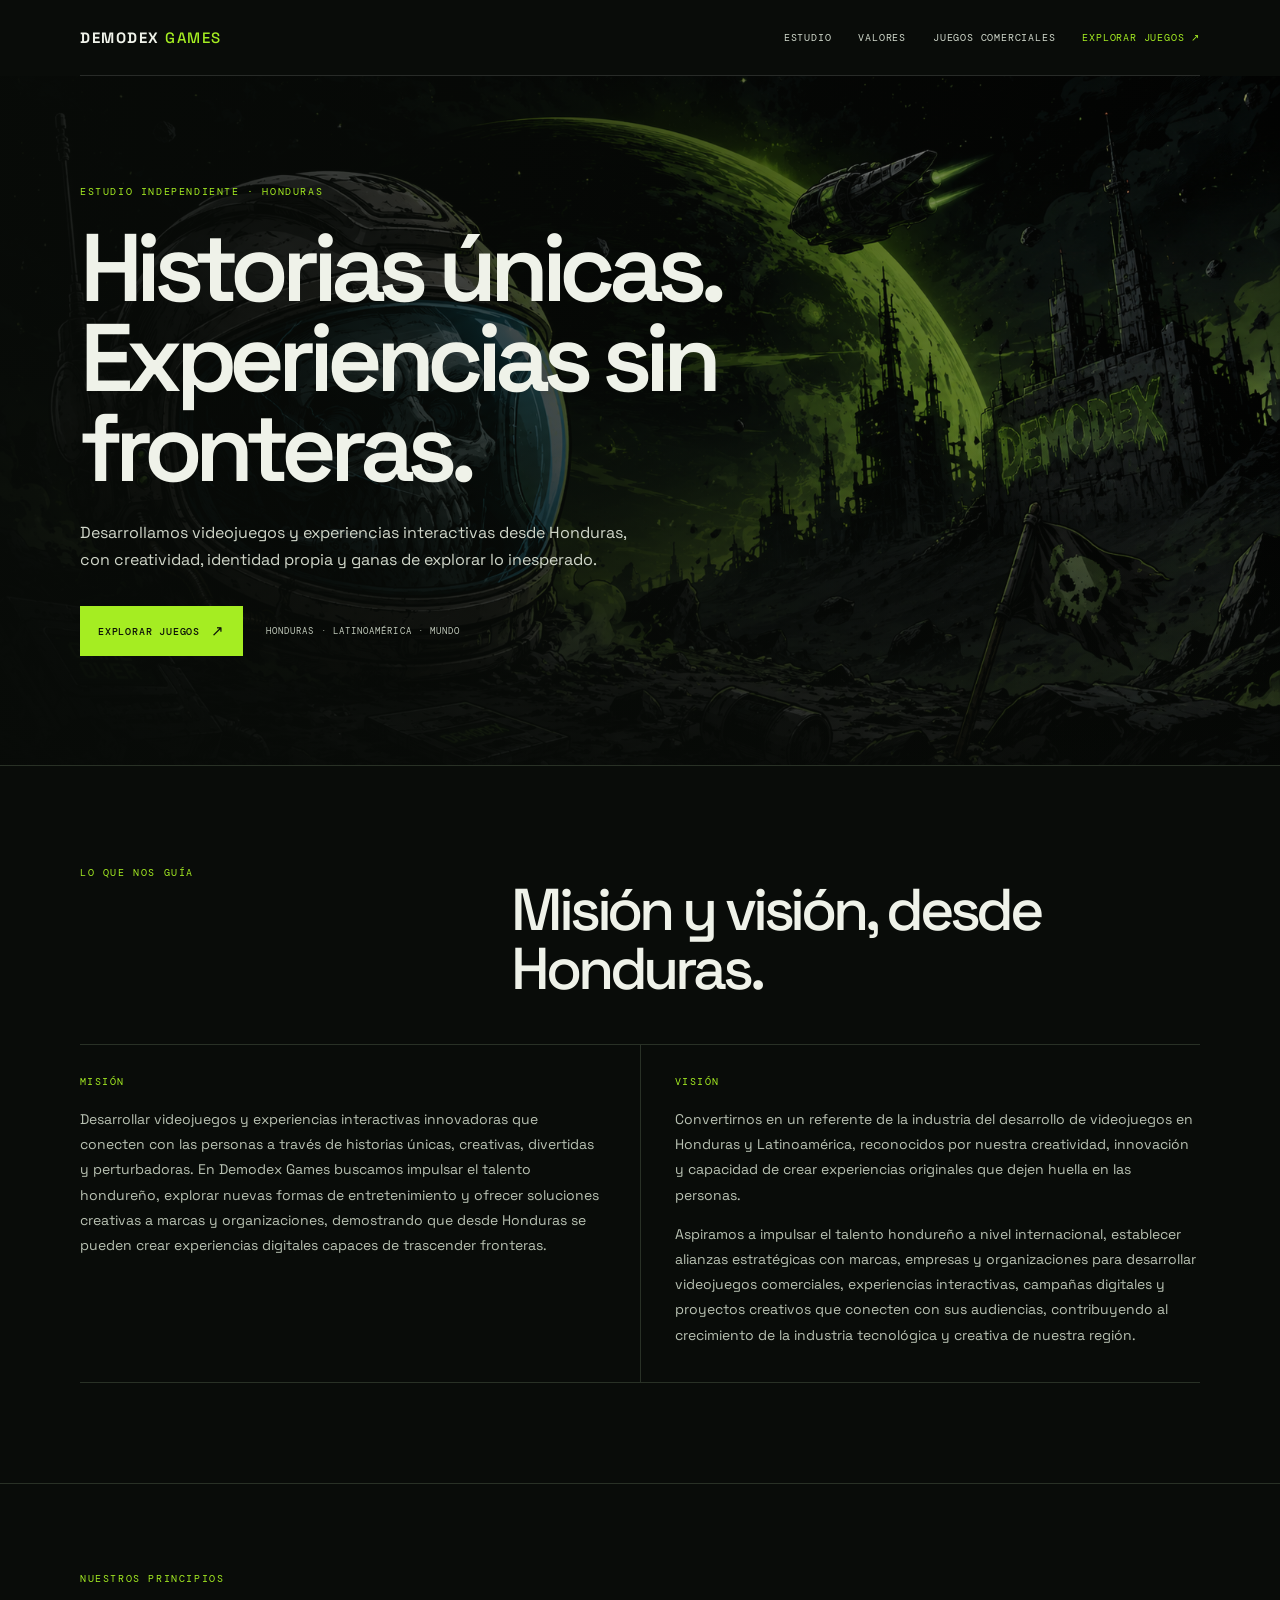
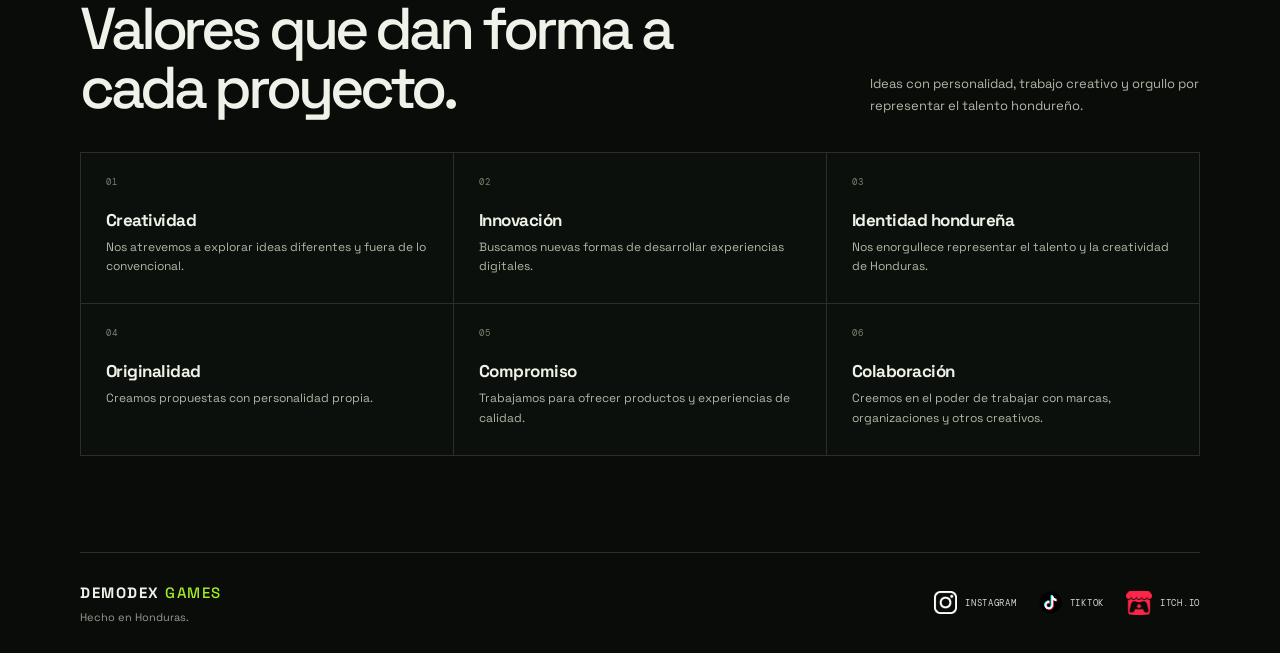
==== index.html @ 84feff78 "Add files via upload" ====
<!doctype html>
<html lang="es">
<head>
  <meta charset="utf-8">
  <meta name="viewport" content="width=device-width, initial-scale=1">
  <meta name="theme-color" content="#090c09">
  <meta name="description" content="Demodex Games: estudio independiente hondureño de videojuegos y experiencias interactivas.">
  <title>Demodex Games — Estudio independiente</title>
  <style>
    @import url('https://fonts.googleapis.com/css2?family=DM+Mono:wght@400;500&family=Space+Grotesk:wght@400;500;600;700&display=swap');
    :root{--bg:#090c09;--surface:#101510;--text:#eff2e9;--muted:#b0b9a8;--line:#293126;--green:#a5ed22;--mono:'DM Mono',monospace;--sans:'Space Grotesk',Arial,sans-serif}
    *{box-sizing:border-box}html{scroll-behavior:smooth;scroll-padding-top:88px}body{margin:0;background:var(--bg);color:var(--text);font-family:var(--sans);-webkit-font-smoothing:antialiased}a{color:inherit;text-decoration:none}button{font:inherit}.wrap{width:min(1120px,calc(100% - 48px));margin:auto}
    .header{height:76px;display:flex;align-items:center;justify-content:space-between;border-bottom:1px solid #ffffff20}.wordmark{font-size:15px;font-weight:700;letter-spacing:.1em}.wordmark span{color:var(--green);font-weight:500}.nav{display:flex;align-items:center;gap:27px;font:10px var(--mono);letter-spacing:.08em;text-transform:uppercase;color:#d1d9cc}.nav a:hover{color:var(--green)}.nav .nav-games{color:var(--green)}
    .hero{min-height:min(690px,78vh);position:relative;display:flex;align-items:center;background:linear-gradient(90deg,#080b08ee 0%,#080b08b0 47%,#080b0840 100%),linear-gradient(0deg,#080b08a0,transparent 50%),url('assets/demodex-universe.png') center 48%/cover no-repeat;border-bottom:1px solid var(--line)}.hero-copy{padding:75px 0}.eyebrow,.section-label{font:10px var(--mono);letter-spacing:.16em;text-transform:uppercase;color:var(--green)}.hero h1{font-size:clamp(50px,8vw,96px);line-height:.94;letter-spacing:-.075em;font-weight:600;max-width:830px;margin:25px 0}.hero-copy p{max-width:565px;color:#d1d7ca;font-size:16px;line-height:1.7;margin:0}.hero-actions{display:flex;align-items:center;gap:23px;margin-top:33px}.button{display:inline-flex;align-items:center;gap:11px;padding:15px 18px;background:var(--green);color:#0c1008;font:500 10px var(--mono);letter-spacing:.08em;text-transform:uppercase;transition:transform .2s,background .2s}.button:hover{transform:translateY(-2px);background:#c5ff60}.button-arrow{font-size:15px}.hero-note{font:9px var(--mono);letter-spacing:.12em;text-transform:uppercase;color:#c2cbbc}
    .purpose{padding:100px 0;border-bottom:1px solid var(--line)}.purpose-head{display:grid;grid-template-columns:.7fr 1.3fr;gap:60px;margin-bottom:46px}.purpose-head h2,.values-head h2{font-size:clamp(34px,5vw,59px);font-weight:500;line-height:1;letter-spacing:-.07em;margin:14px 0 0}.purpose-grid{display:grid;grid-template-columns:1fr 1fr;border-top:1px solid var(--line);border-bottom:1px solid var(--line)}.purpose-card{padding:30px 34px 34px 0}.purpose-card+ .purpose-card{border-left:1px solid var(--line);padding-left:34px;padding-right:0}.purpose-card h3{font:10px var(--mono);letter-spacing:.14em;text-transform:uppercase;color:var(--green);margin:0 0 19px}.purpose-card p{font-size:14px;line-height:1.8;color:#b9c2b3;margin:0}.purpose-card p+p{margin-top:14px}
    .values{padding:88px 0 96px}.values-head{display:flex;align-items:end;justify-content:space-between;gap:30px;margin-bottom:35px}.values-head h2{max-width:600px}.values-head p{max-width:330px;font-size:13px;line-height:1.7;color:var(--muted);margin:0}.values-grid{display:grid;grid-template-columns:repeat(3,1fr);border-top:1px solid var(--line);border-left:1px solid var(--line)}.value{padding:23px 25px 26px;min-height:148px;border-right:1px solid var(--line);border-bottom:1px solid var(--line);background:#0c100c}.value-number{font:9px var(--mono);letter-spacing:.12em;color:#77846e}.value h3{font-size:17px;letter-spacing:-.03em;margin:21px 0 7px}.value p{font-size:12px;line-height:1.65;color:#aeb8a6;margin:0}
    .closing{padding:29px 0;border-top:1px solid var(--line);display:flex;align-items:center;justify-content:space-between;gap:24px}.closing-note{font-size:11px;color:#929d8b}.socials{display:flex;align-items:center;gap:22px}.social-link{display:flex;align-items:center;gap:8px;color:#d3dacd;font:9px var(--mono);letter-spacing:.08em;text-transform:uppercase}.social-link:hover{color:var(--green)}.social-icon{width:23px;height:23px;display:block;object-fit:contain}.instagram-icon{filter:brightness(0) invert(1)}.social-link:hover .instagram-icon{filter:brightness(0) saturate(100%) invert(77%) sepia(95%) saturate(1275%) hue-rotate(29deg) brightness(107%) contrast(99%)}.itch-icon{width:26px;height:26px}
    .glitch-screen{position:fixed;inset:0;z-index:20;pointer-events:none;opacity:0;background:#090c09}.glitch-screen.active{opacity:1;animation:glitch-in .48s steps(1,end) forwards}.glitch-screen:before,.glitch-screen:after{content:'';position:absolute;inset:0;opacity:0}.glitch-screen.active:before{opacity:1;background:linear-gradient(transparent 0 17%,#a5ed22 17% 19%,transparent 19% 45%,#ff2352 45% 47%,transparent 47% 73%,#e8efe0 73% 75%,transparent 75%);clip-path:polygon(0 0,100% 0,100% 20%,0 16%,0 45%,100% 52%,100% 77%,0 71%,0 100%,100% 100%);animation:glitch-scan .48s steps(4,end) forwards}.glitch-screen.active:after{opacity:.8;background:repeating-linear-gradient(0deg,transparent 0 4px,#0009 4px 6px);mix-blend-mode:screen}.glitching{animation:glitch-shake .42s steps(2,end)}@keyframes glitch-in{0%{opacity:0}15%{opacity:.8}35%{opacity:.2}55%{opacity:1}100%{opacity:1}}@keyframes glitch-scan{0%{transform:translateX(-8%)}40%{transform:translateX(7%)}70%{transform:translateX(-3%)}100%{transform:translateX(0)}}@keyframes glitch-shake{0%,100%{transform:translateX(0)}30%{transform:translateX(-4px)}60%{transform:translateX(5px)}}
    @media(max-width:760px){.wrap{width:calc(100% - 36px)}.header{height:66px}.nav{gap:14px;font-size:8px}.hero{min-height:570px;background-position:57% center}.hero-copy{padding:60px 0}.hero h1{font-size:clamp(48px,11vw,74px)}.hero-copy p{font-size:14px}.purpose{padding:70px 0}.purpose-head{grid-template-columns:1fr;gap:18px;margin-bottom:30px}.purpose-grid{grid-template-columns:1fr}.purpose-card{padding:25px 0}.purpose-card+.purpose-card{border-left:0;border-top:1px solid var(--line);padding:25px 0}.values{padding:66px 0}.values-head{display:block}.values-head p{margin-top:17px}.values-grid{grid-template-columns:repeat(2,1fr)}.value{padding:19px 17px;min-height:140px}.closing{align-items:flex-start;flex-direction:column}.socials{gap:20px}}
    @media(max-width:480px){.nav a:nth-child(1){display:none}.nav{gap:11px}.nav .nav-games{font-size:8px}.hero{min-height:555px;background-position:60% center}.hero h1{font-size:47px}.hero-actions{flex-wrap:wrap;gap:15px}.purpose-card p{font-size:13px}.values-grid{grid-template-columns:1fr}.value{min-height:auto}.social-link{font-size:8px;gap:6px}.socials{width:100%;justify-content:space-between;gap:10px}.social-icon{width:22px;height:22px}}
    @media(prefers-reduced-motion:reduce){html{scroll-behavior:auto}.glitch-screen,.glitch-screen:before,.glitch-screen:after,.glitching{animation:none!important}}
  </style>
  <link rel="stylesheet" href="glitch.css">
</head>
<body>
  <header class="header wrap"><a class="wordmark" href="#inicio">DEMODEX <span>GAMES</span></a><nav class="nav" aria-label="Navegación principal"><a href="#proposito">Estudio</a><a href="#valores">Valores</a><a href="comercial.html" data-glitch>Juegos comerciales</a><a class="nav-games" href="juegos.html" data-glitch>Explorar juegos ↗</a></nav></header>
  <main>
    <section class="hero" id="inicio"><div class="wrap hero-copy"><div class="eyebrow">Estudio independiente · Honduras</div><h1>Historias únicas.<br>Experiencias sin fronteras.</h1><p>Desarrollamos videojuegos y experiencias interactivas desde Honduras, con creatividad, identidad propia y ganas de explorar lo inesperado.</p><div class="hero-actions"><a class="button" href="juegos.html" data-glitch>Explorar juegos <span class="button-arrow">↗</span></a><span class="hero-note">HONDURAS · LATINOAMÉRICA · MUNDO</span></div></div></section>
    <section class="purpose" id="proposito"><div class="wrap"><div class="purpose-head"><div class="section-label">Lo que nos guía</div><h2>Misión y visión, desde Honduras.</h2></div><div class="purpose-grid"><article class="purpose-card"><h3>Misión</h3><p>Desarrollar videojuegos y experiencias interactivas innovadoras que conecten con las personas a través de historias únicas, creativas, divertidas y perturbadoras. En Demodex Games buscamos impulsar el talento hondureño, explorar nuevas formas de entretenimiento y ofrecer soluciones creativas a marcas y organizaciones, demostrando que desde Honduras se pueden crear experiencias digitales capaces de trascender fronteras.</p></article><article class="purpose-card"><h3>Visión</h3><p>Convertirnos en un referente de la industria del desarrollo de videojuegos en Honduras y Latinoamérica, reconocidos por nuestra creatividad, innovación y capacidad de crear experiencias originales que dejen huella en las personas.</p><p>Aspiramos a impulsar el talento hondureño a nivel internacional, establecer alianzas estratégicas con marcas, empresas y organizaciones para desarrollar videojuegos comerciales, experiencias interactivas, campañas digitales y proyectos creativos que conecten con sus audiencias, contribuyendo al crecimiento de la industria tecnológica y creativa de nuestra región.</p></article></div></div></section>
    <section class="values" id="valores"><div class="wrap"><div class="values-head"><div><div class="section-label">Nuestros principios</div><h2>Valores que dan forma a cada proyecto.</h2></div><p>Ideas con personalidad, trabajo creativo y orgullo por representar el talento hondureño.</p></div><div class="values-grid"><article class="value"><div class="value-number">01</div><h3>Creatividad</h3><p>Nos atrevemos a explorar ideas diferentes y fuera de lo convencional.</p></article><article class="value"><div class="value-number">02</div><h3>Innovación</h3><p>Buscamos nuevas formas de desarrollar experiencias digitales.</p></article><article class="value"><div class="value-number">03</div><h3>Identidad hondureña</h3><p>Nos enorgullece representar el talento y la creatividad de Honduras.</p></article><article class="value"><div class="value-number">04</div><h3>Originalidad</h3><p>Creamos propuestas con personalidad propia.</p></article><article class="value"><div class="value-number">05</div><h3>Compromiso</h3><p>Trabajamos para ofrecer productos y experiencias de calidad.</p></article><article class="value"><div class="value-number">06</div><h3>Colaboración</h3><p>Creemos en el poder de trabajar con marcas, organizaciones y otros creativos.</p></article></div></div></section>
  </main>
  <footer class="closing wrap"><div><a class="wordmark" href="#inicio">DEMODEX <span>GAMES</span></a><div class="closing-note" style="margin-top:7px">Hecho en Honduras.</div></div><nav class="socials" aria-label="Redes y juegos"><a class="social-link" href="https://www.instagram.com/__demodex_/" target="_blank" rel="noreferrer"><img class="social-icon instagram-icon" src="assets/instagram-icon.png" alt=""><span>Instagram</span></a><a class="social-link" href="https://www.tiktok.com/@_demodex_" target="_blank" rel="noreferrer"><img class="social-icon" src="assets/tiktok-icon.png" alt=""><span>TikTok</span></a><a class="social-link" href="https://demodexgames.itch.io/" target="_blank" rel="noreferrer"><img class="social-icon itch-icon" src="assets/itchio-logo.png" alt=""><span>itch.io</span></a></nav></footer>
  <div class="glitch-screen" id="glitch-screen" aria-hidden="true"></div>
  <script src="home.js"></script>
</body>
</html>
---- glitch.css ----
.glitch-screen.active{opacity:1;background:#050605;animation:glitch-burst .46s steps(1,end) forwards}
.glitch-screen.active:before{opacity:1;background:repeating-linear-gradient(0deg,transparent 0 7px,#a5ed2266 7px 9px,transparent 9px 17px),linear-gradient(90deg,transparent 0 10%,#05f4efaa 10% 13%,transparent 13% 42%,#ff174dcc 42% 47%,transparent 47% 78%,#a5ed22cc 78% 83%,transparent 83%);clip-path:polygon(0 0,100% 0,100% 14%,0 19%,0 32%,100% 26%,100% 45%,0 51%,0 69%,100% 63%,100% 82%,0 88%,0 100%,100% 100%);mix-blend-mode:screen;animation:glitch-slice .46s steps(5,end) forwards}
.glitch-screen.active:after{opacity:1;background:repeating-linear-gradient(0deg,transparent 0 3px,#fff2 3px 4px),linear-gradient(90deg,#fb174526,#00eaff26);mix-blend-mode:screen;animation:glitch-static .46s steps(7,end) forwards}
body.glitching{animation:glitch-jolt .42s steps(2,end)}
@keyframes glitch-burst{0%{opacity:0}12%{opacity:.82}25%{opacity:.23}39%{opacity:.95}54%{opacity:.5}70%,100%{opacity:1}}
@keyframes glitch-slice{0%{transform:translate(-8px,-3px) skewX(2deg)}24%{transform:translate(10px,1px) skewX(-3deg)}48%{transform:translate(-5px,0) skewX(1deg)}72%{transform:translate(4px,-1px)}100%{transform:translate(0)}}
@keyframes glitch-static{0%,100%{opacity:.2}20%{opacity:1}40%{opacity:.35}60%{opacity:.9}80%{opacity:.4}}
@keyframes glitch-jolt{0%,100%{transform:translate(0)}20%{transform:translate(-3px,1px)}40%{transform:translate(4px,-1px)}60%{transform:translate(-2px,0)}80%{transform:translate(2px,1px)}}
@media(prefers-reduced-motion:reduce){.glitch-screen.active,.glitch-screen.active:before,.glitch-screen.active:after,body.glitching{animation:none!important}.glitch-screen.active{opacity:1}}
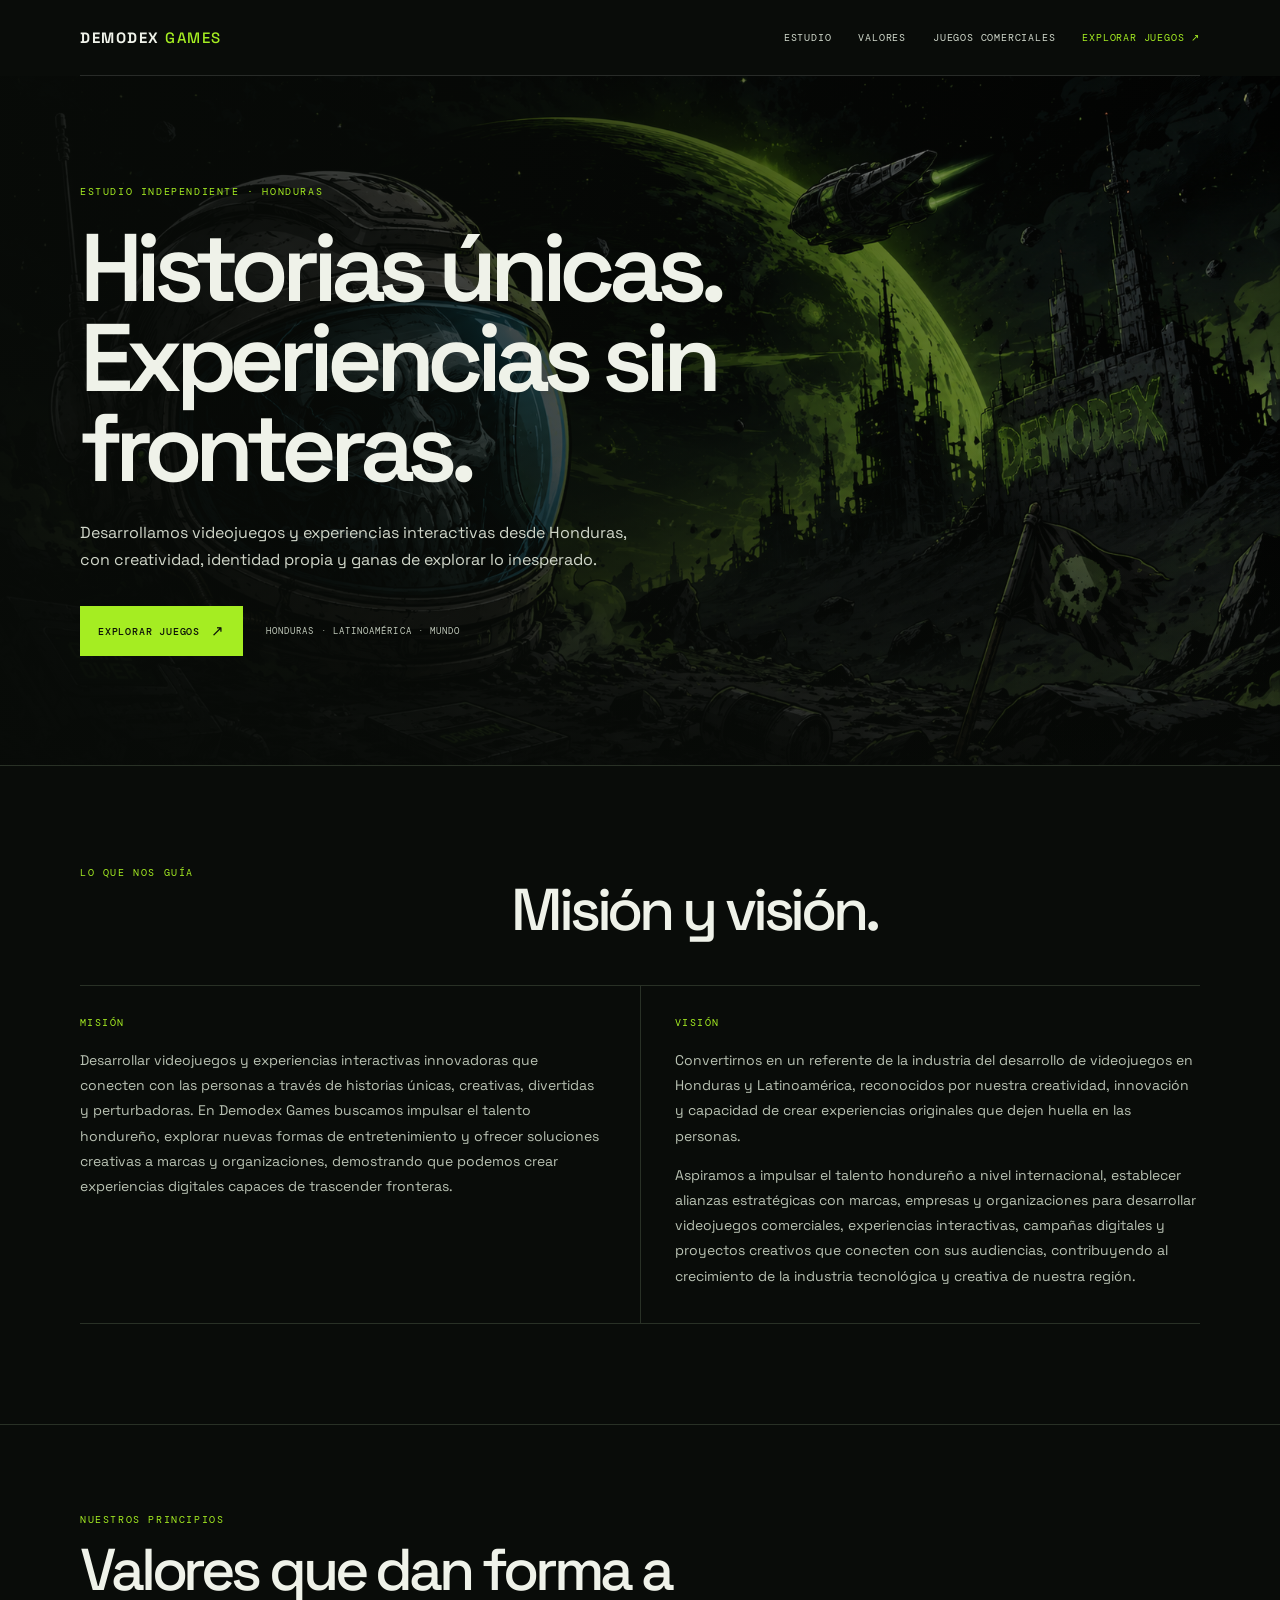
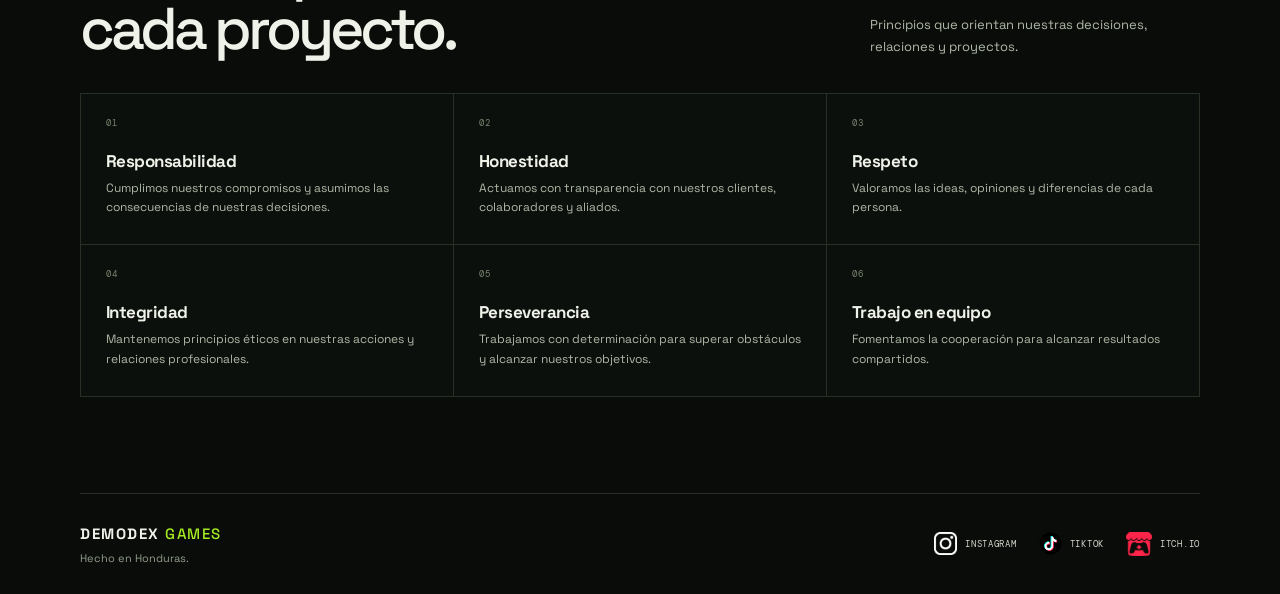
==== commit b6186e83: "Mejorando tu experiencia" ====
--- a/index.html
+++ b/index.html
@@ -26,8 +26,8 @@
   <header class="header wrap"><a class="wordmark" href="#inicio">DEMODEX <span>GAMES</span></a><nav class="nav" aria-label="Navegación principal"><a href="#proposito">Estudio</a><a href="#valores">Valores</a><a href="comercial.html" data-glitch>Juegos comerciales</a><a class="nav-games" href="juegos.html" data-glitch>Explorar juegos ↗</a></nav></header>
   <main>
     <section class="hero" id="inicio"><div class="wrap hero-copy"><div class="eyebrow">Estudio independiente · Honduras</div><h1>Historias únicas.<br>Experiencias sin fronteras.</h1><p>Desarrollamos videojuegos y experiencias interactivas desde Honduras, con creatividad, identidad propia y ganas de explorar lo inesperado.</p><div class="hero-actions"><a class="button" href="juegos.html" data-glitch>Explorar juegos <span class="button-arrow">↗</span></a><span class="hero-note">HONDURAS · LATINOAMÉRICA · MUNDO</span></div></div></section>
-    <section class="purpose" id="proposito"><div class="wrap"><div class="purpose-head"><div class="section-label">Lo que nos guía</div><h2>Misión y visión, desde Honduras.</h2></div><div class="purpose-grid"><article class="purpose-card"><h3>Misión</h3><p>Desarrollar videojuegos y experiencias interactivas innovadoras que conecten con las personas a través de historias únicas, creativas, divertidas y perturbadoras. En Demodex Games buscamos impulsar el talento hondureño, explorar nuevas formas de entretenimiento y ofrecer soluciones creativas a marcas y organizaciones, demostrando que desde Honduras se pueden crear experiencias digitales capaces de trascender fronteras.</p></article><article class="purpose-card"><h3>Visión</h3><p>Convertirnos en un referente de la industria del desarrollo de videojuegos en Honduras y Latinoamérica, reconocidos por nuestra creatividad, innovación y capacidad de crear experiencias originales que dejen huella en las personas.</p><p>Aspiramos a impulsar el talento hondureño a nivel internacional, establecer alianzas estratégicas con marcas, empresas y organizaciones para desarrollar videojuegos comerciales, experiencias interactivas, campañas digitales y proyectos creativos que conecten con sus audiencias, contribuyendo al crecimiento de la industria tecnológica y creativa de nuestra región.</p></article></div></div></section>
-    <section class="values" id="valores"><div class="wrap"><div class="values-head"><div><div class="section-label">Nuestros principios</div><h2>Valores que dan forma a cada proyecto.</h2></div><p>Ideas con personalidad, trabajo creativo y orgullo por representar el talento hondureño.</p></div><div class="values-grid"><article class="value"><div class="value-number">01</div><h3>Creatividad</h3><p>Nos atrevemos a explorar ideas diferentes y fuera de lo convencional.</p></article><article class="value"><div class="value-number">02</div><h3>Innovación</h3><p>Buscamos nuevas formas de desarrollar experiencias digitales.</p></article><article class="value"><div class="value-number">03</div><h3>Identidad hondureña</h3><p>Nos enorgullece representar el talento y la creatividad de Honduras.</p></article><article class="value"><div class="value-number">04</div><h3>Originalidad</h3><p>Creamos propuestas con personalidad propia.</p></article><article class="value"><div class="value-number">05</div><h3>Compromiso</h3><p>Trabajamos para ofrecer productos y experiencias de calidad.</p></article><article class="value"><div class="value-number">06</div><h3>Colaboración</h3><p>Creemos en el poder de trabajar con marcas, organizaciones y otros creativos.</p></article></div></div></section>
+    <section class="purpose" id="proposito"><div class="wrap"><div class="purpose-head"><div class="section-label">Lo que nos guía</div><h2>Misión y visión.</h2></div><div class="purpose-grid"><article class="purpose-card"><h3>Misión</h3><p>Desarrollar videojuegos y experiencias interactivas innovadoras que conecten con las personas a través de historias únicas, creativas, divertidas y perturbadoras. En Demodex Games buscamos impulsar el talento hondureño, explorar nuevas formas de entretenimiento y ofrecer soluciones creativas a marcas y organizaciones, demostrando que podemos crear experiencias digitales capaces de trascender fronteras.</p></article><article class="purpose-card"><h3>Visión</h3><p>Convertirnos en un referente de la industria del desarrollo de videojuegos en Honduras y Latinoamérica, reconocidos por nuestra creatividad, innovación y capacidad de crear experiencias originales que dejen huella en las personas.</p><p>Aspiramos a impulsar el talento hondureño a nivel internacional, establecer alianzas estratégicas con marcas, empresas y organizaciones para desarrollar videojuegos comerciales, experiencias interactivas, campañas digitales y proyectos creativos que conecten con sus audiencias, contribuyendo al crecimiento de la industria tecnológica y creativa de nuestra región.</p></article></div></div></section>
+    <section class="values" id="valores"><div class="wrap"><div class="values-head"><div><div class="section-label">Nuestros principios</div><h2>Valores que dan forma a cada proyecto.</h2></div><p>Principios que orientan nuestras decisiones, relaciones y proyectos.</p></div><div class="values-grid"><article class="value"><div class="value-number">01</div><h3>Responsabilidad</h3><p>Cumplimos nuestros compromisos y asumimos las consecuencias de nuestras decisiones.</p></article><article class="value"><div class="value-number">02</div><h3>Honestidad</h3><p>Actuamos con transparencia con nuestros clientes, colaboradores y aliados.</p></article><article class="value"><div class="value-number">03</div><h3>Respeto</h3><p>Valoramos las ideas, opiniones y diferencias de cada persona.</p></article><article class="value"><div class="value-number">04</div><h3>Integridad</h3><p>Mantenemos principios éticos en nuestras acciones y relaciones profesionales.</p></article><article class="value"><div class="value-number">05</div><h3>Perseverancia</h3><p>Trabajamos con determinación para superar obstáculos y alcanzar nuestros objetivos.</p></article><article class="value"><div class="value-number">06</div><h3>Trabajo en equipo</h3><p>Fomentamos la cooperación para alcanzar resultados compartidos.</p></article></div></div></section>
   </main>
   <footer class="closing wrap"><div><a class="wordmark" href="#inicio">DEMODEX <span>GAMES</span></a><div class="closing-note" style="margin-top:7px">Hecho en Honduras.</div></div><nav class="socials" aria-label="Redes y juegos"><a class="social-link" href="https://www.instagram.com/__demodex_/" target="_blank" rel="noreferrer"><img class="social-icon instagram-icon" src="assets/instagram-icon.png" alt=""><span>Instagram</span></a><a class="social-link" href="https://www.tiktok.com/@_demodex_" target="_blank" rel="noreferrer"><img class="social-icon" src="assets/tiktok-icon.png" alt=""><span>TikTok</span></a><a class="social-link" href="https://demodexgames.itch.io/" target="_blank" rel="noreferrer"><img class="social-icon itch-icon" src="assets/itchio-logo.png" alt=""><span>itch.io</span></a></nav></footer>
   <div class="glitch-screen" id="glitch-screen" aria-hidden="true"></div>
